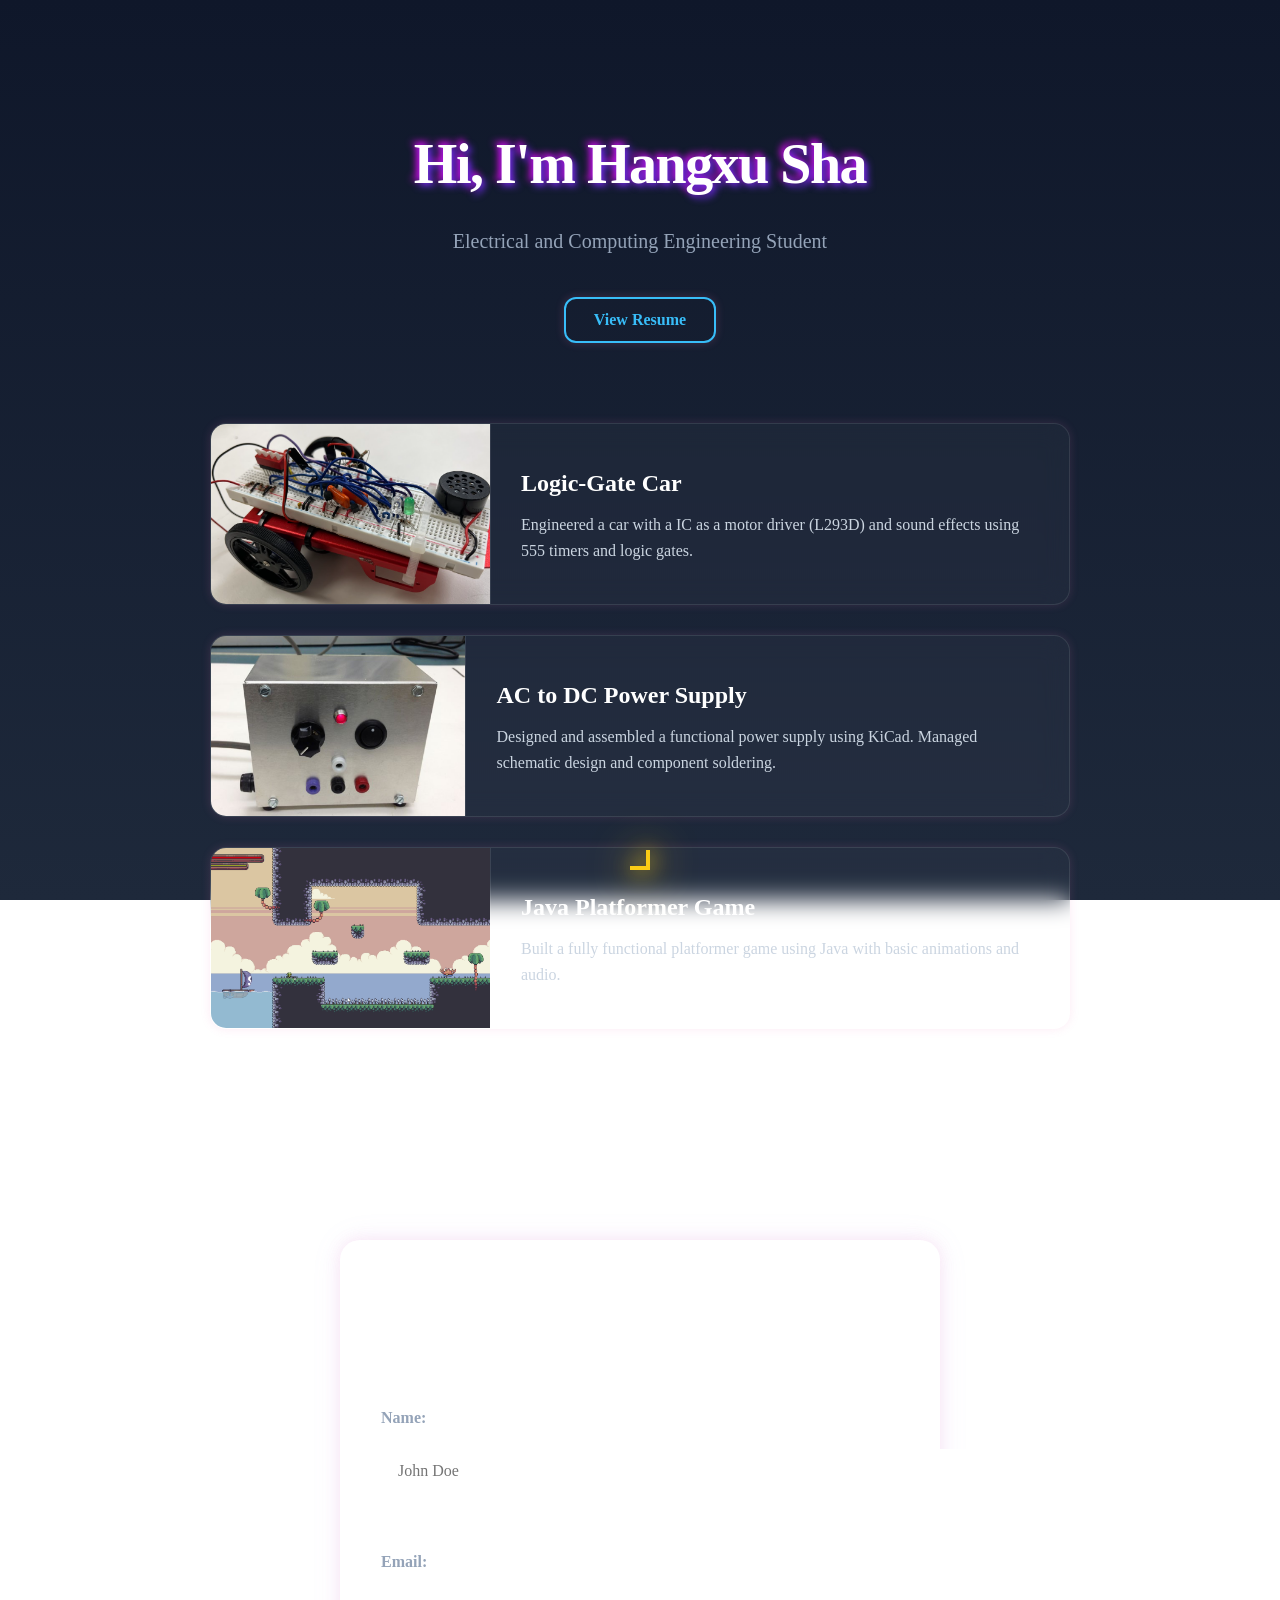
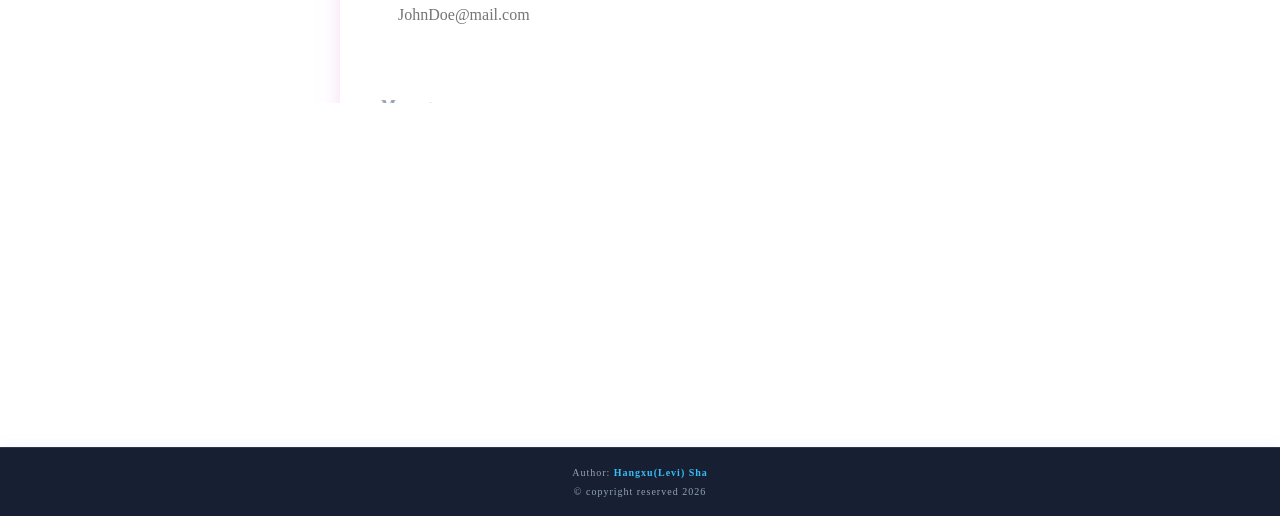
==== index.html @ 3b553497 "test" ====
<!doctype html>
<html lang="en">
  <head>
    <meta charset="UTF-8" />
    <title>Portfolio</title>
    <link rel="stylesheet" href="style.css" />
    <link rel="icon" type="image/png" href="images/favicon.png" />
  </head>
  <body>
    <header class="hero">
      <div class="hero-content">
        <h1>Hi, I'm Hangxu Sha</h1>
        <p>Electrical and Computing Engineering Student</p>
        <p id="resume"></p>
        <button onclick="showResume()" id="resumeBtn">View Resume</button>
        <script>
          let isShowing = false;

          function showResume() {
            if (isShowing) {
              document.getElementById("resume").innerHTML = "";
              document.getElementById("resumeBtn").innerHTML = "View Resume";
              isShowing = false;
            } else {
              document.getElementById("resume").innerHTML =
                '<a href="images/Hangxu_Sha_Resume.pdf" target="_blank" class="resume-link">Click Here for my Resume</a>';
              document.getElementById("resumeBtn").innerHTML = "Hide Resume";
              isShowing = true;
            }
          }
        </script>
        <div class="scroll-indicator"><span></span></div>
      </div>
    </header>

    <main class="project-container">
      <a
        href="logic-RC-car.html"
        class="project-card"
        target="_self"
        title="Click to view project details"
      >
        <img
          src="images/logicRC_Car.png"
          alt="Project One: logic gate car"
          class="project-image"
          title="The car that I built"
        />
        <div class="project-text">
          <h3>Logic-Gate Car</h3>
          <p>
            Engineered a car with a IC as a motor driver (L293D) and sound
            effects using 555 timers and logic gates.
          </p>
        </div>
      </a>

      <a
        href="power-supply.html"
        class="project-card"
        target="_self"
        title="Click to view project details"
      >
        <img
          src="images/power_supply_outside.png"
          alt="Project Two: AC to DC Power Supply"
          class="project-image"
          title="The completed power supply product"
        />
        <div class="project-text">
          <h3>AC to DC Power Supply</h3>
          <p>
            Designed and assembled a functional power supply using KiCad.
            Managed schematic design and component soldering.
          </p>
        </div>
      </a>

      <a
        href="java-game.html"
        class="project-card"
        target="_self"
        title="Click to view project details"
      >
        <img
          src="images/JavaGame.png"
          alt="Project Three: Java Platformer Game"
          class="project-image"
          title="The Java platformer game I developed"
        />
        <div class="project-text">
          <h3>Java Platformer Game</h3>
          <p>
            Built a fully functional platformer game using Java with basic
            animations and audio.
          </p>
        </div>
      </a>
    </main>

    <br />
    <br />

    <section class="contact-section">
      <h2>Contact Me</h2>
      <p>Feel free to reach out for collaborations or just a friendly chat!</p>
      <form
        id="contactForm"
        action="https://formspree.io/f/xnjwjenq"
        method="post"
      >
        <label for="name">Name:</label>
        <input
          type="text"
          id="name"
          name="name"
          placeholder="John Doe"
          required
        />
        <br />

        <label for="email">Email:</label>
        <input
          type="email"
          id="email"
          name="email"
          placeholder="JohnDoe@mail.com"
          required
        />
        <br />

        <label for="message">Message:</label>
        <textarea
          id="message"
          name="message"
          placeholder="Anything you would like to talk about!!"
          required
        ></textarea>
        <br />

        <div class="radio-group">
          <label
            ><input type="radio" name="reason" value="job" /> Potential Job
            Offer</label
          >
          <label
            ><input type="radio" name="reason" value="collab" />
            Collaboration</label
          >
          <label
            ><input type="radio" name="reason" value="networking" />
            Networking</label
          >
        </div>
        <div class="button-group">
          <input type="reset" />
          <input type="submit" />
        </div>
      </form>

      <p
        id="thankYou"
        style="
          display: none;
          color: #38bdf8;
          text-align: center;
          margin-top: 15px;
        "
      >
        Thanks for reaching out! I'll get back to you soon.
      </p>

      <script>
        document
          .getElementById("contactForm")
          .addEventListener("submit", function (e) {
            e.preventDefault();
            fetch(this.action, { method: "POST", body: new FormData(this) });
            this.reset();
            document.getElementById("thankYou").style.display = "block";
            setTimeout(function () {
              document.getElementById("thankYou").style.display = "none";
            }, 30000);
          });
      </script>
    </section>

    <footer>
      <small>Author: <span>Hangxu(Levi) Sha</span> </small><br />
      <small>&copy; copyright reserved 2026 </small><br />
    </footer>

    <!--arrow fades when it reaches the bottom of the page, -->
    <script>
      window.addEventListener("scroll", function () {
        const downArrow = document.querySelector(".scroll-indicator");
        const upArrow = document.querySelector(".scroll-top");
        const scrollTop = window.scrollY;
        const windowHeight = window.innerHeight;
        const fullHeight = document.documentElement.scrollHeight;

        if (scrollTop + windowHeight >= fullHeight - 50) {
          downArrow.style.opacity = "0";
          upArrow.style.opacity = "1";
        } else {
          downArrow.style.opacity = "1";
          upArrow.style.opacity = "0";
        }
      });
    </script>

    <div
      class="scroll-top"
      onclick="window.scrollTo({ top: 0, behavior: 'smooth' })"
    >
      <span></span>
    </div>
  </body>
</html>
---- style.css ----
* {
  box-sizing: border-box;
}

body {
  font-family: "Times New Roman", serif;
  margin: 0;
  padding: 0;
  background: linear-gradient(180deg, #0f172a 0%, #1e293b 100%);
  background-attachment: fixed;
  color: #ffffff;
  line-height: 1.6;
  min-height: 100vh;
}

.hero {
  padding: 120px 20px 80px 20px;
  text-align: center;
  display: flex;
  flex-direction: column;
  align-items: center;
}

.hero-content {
  background: transparent;
  padding: 0;
  margin: 0;
}

.hero-content h1 {
  font-size: 3.5rem;
  text-shadow: 3px 3px 7px rgb(108, 43, 230), -3px -3px 7px hsl(295, 91%, 48%);
  margin: 0;
  font-weight: 700;
  letter-spacing: -1.5px;
  color: #ffffff;
}

.hero-content p {
  font-size: 1.25rem;
  color: #94a3b8;
  margin-top: 15px;
  max-width: 600px;
}

.project-container {
  max-width: 900px;
  margin: 0 auto 100px auto;
  padding: 0 20px;
}

.project-card {
  display: flex;
  align-items: center;
  background: rgba(255, 255, 255, 0.03);
  backdrop-filter: blur(12px);
  -webkit-backdrop-filter: blur(12px);
  border: 1px solid rgba(255, 255, 255, 0.1);
  border-radius: 16px;
  margin-bottom: 30px;
  overflow: hidden;
  text-decoration: none;
  color: inherit;
  transition: all 0.3s ease;
  box-shadow: 0 0 10px rgba(244, 114, 182, 0.15);
}

.project-card:hover {
  transform: translateY(-5px);
  border-color: #38bdf8;
  background: rgba(255, 255, 255, 0.07);
  box-shadow: 0 0 20px rgba(167, 139, 250, 0.3);
}

.project-image {
  width: 280px;
  height: 180px;
  object-fit: cover;
  border-right: 1px solid rgba(255, 255, 255, 0.1);
}

.project-text {
  padding: 30px;
}

.project-text h3 {
  margin: 0 0 10px 0;
  font-size: 1.5rem;
  color: #ffffff;
}

.project-text p {
  color: #cbd5e1;
  margin: 0;
}

.detail-container {
  max-width: 800px;
  margin: 60px auto;
  padding: 40px;
  background: rgba(255, 255, 255, 0.03);
  backdrop-filter: blur(12px);
  border: 1px solid rgba(255, 255, 255, 0.1);
  border-radius: 20px;
  box-shadow: 0 0 15px rgba(244, 114, 182, 0.15), 0 0 30px rgba(167, 139, 250, 0.1);
}

.back-btn {
  display: inline-block;
  color: #38bdf8;
  text-decoration: none;
  font-weight: 600;
  margin-bottom: 25px;
}

.full-img {
  width: 100%;
  border-radius: 12px;
  margin: 20px 0;
  border: 1px solid rgba(255, 255, 255, 0.1);
  box-shadow: 0 0 12px rgba(167, 139, 250, 0.2);
}

strong {
  color: #38bdf8;
}

@media (max-width: 768px) {
  .project-card {
    flex-direction: column;
  }
  .project-image {
    width: 100%;
    height: 200px;
    border-right: none;
    border-bottom: 1px solid rgba(255, 255, 255, 0.1);
  }
  .hero-content h1 {
    font-size: 2.5rem;
  }
}

#resumeBtn {
  margin-top: 20px;
  padding: 12px 28px;
  background: transparent;
  color: #38bdf8;
  border: 2px solid #38bdf8;
  border-radius: 12px;
  font-family: "Times New Roman", serif;
  font-size: 1rem;
  font-weight: 600;
  cursor: pointer;
  transition: all 0.3s ease;
  box-shadow: 0 0 10px rgba(244, 114, 182, 0.2);
}

#resumeBtn:hover {
  background: #38bdf8;
  color: #0f172a;
  transform: translateY(-3px);
  box-shadow: 0 0 15px rgba(167, 139, 250, 0.3);
}

.resume-link {
  color: #94a3b8;
  font-family: "Times New Roman", serif;
  font-weight: 600;
  text-decoration: none;
  transition: all 0.3s ease;
}

.resume-link:hover {
  color: #38bdf8;
  text-decoration: underline;
}

.centered {
  text-align: center;
}

.contact-section {
  max-width: 600px;
  margin: 60px auto;
  padding: 40px;
  background: rgba(255, 255, 255, 0.03);
  backdrop-filter: blur(12px);
  border: 1px solid rgba(255, 255, 255, 0.1);
  border-radius: 20px;
  text-align: center;
  box-shadow: 0 0 15px rgba(244, 114, 182, 0.15), 0 0 30px rgba(167, 139, 250, 0.1);
}

.contact-section form {
  display: flex;
  flex-direction: column;
  gap: 15px;
  margin-top: 20px;
  text-align: left;
}

.contact-section label {
  color: #94a3b8;
  font-weight: 600;
  margin-bottom: 4px;
}

.contact-section input,
.contact-section textarea {
  background: rgba(255, 255, 255, 0.05);
  border: 1px solid rgba(255, 255, 255, 0.1);
  border-radius: 10px;
  padding: 12px 16px;
  color: #ffffff;
  font-family: "Times New Roman", serif;
  font-size: 1rem;
  outline: none;
  transition: all 0.3s ease;
  width: 100%;
}

.contact-section input:focus,
.contact-section textarea:focus {
  border-color: #38bdf8;
  box-shadow: 0 0 8px rgba(244, 114, 182, 0.2);
}

.contact-section input[type="submit"] {
  background: transparent;
  color: #38bdf8;
  border: 2px solid #38bdf8;
  border-radius: 12px;
  padding: 12px 28px;
  font-family: "Times New Roman", serif;
  font-size: 1rem;
  font-weight: 600;
  cursor: pointer;
  transition: all 0.3s ease;
  width: auto;
  margin: 0 auto;
  box-shadow: 0 0 10px rgba(244, 114, 182, 0.2);
}

.contact-section input[type="submit"]:hover {
  background: #38bdf8;
  color: #0f172a;
  transform: translateY(-3px);
  box-shadow: 0 0 15px rgba(167, 139, 250, 0.3);
}

.contact-section input[type="reset"] {
  background: transparent;
  color: #38bdf8;
  border: 2px solid #38bdf8;
  border-radius: 12px;
  padding: 12px 28px;
  font-family: "Times New Roman", serif;
  font-size: 1rem;
  font-weight: 600;
  cursor: pointer;
  transition: all 0.3s ease;
  width: auto;
  margin: 0 auto;
  box-shadow: 0 0 10px rgba(167, 139, 250, 0.2);
}

.contact-section input[type="reset"]:hover {
  background: #38bdf8;
  color: #0f172a;
  transform: translateY(-3px);
  box-shadow: 0 0 15px rgba(244, 114, 182, 0.3);
}

.button-group {
  display: flex;
  gap: 10px;
  justify-content: center;
}

.radio-group {
  display: flex;
  gap: 20px;
  justify-content: center;
  flex-wrap: wrap;
}

.radio-group label {
  display: flex;
  align-items: center;
  gap: 6px;
  color: #94a3b8;
  cursor: pointer;
}

.radio-group input[type="radio"] {
  accent-color: #38bdf8;
  width: 16px;
  height: 16px;
}

footer {
  text-align: center;
  padding: 15px 20px;
  margin-top: 60px;
  border-top: 1px solid rgba(255, 255, 255, 0.1);
  color: #94a3b8;
  font-family: "Times New Roman", serif;
  font-size: 0.75rem;
  letter-spacing: 1px;
  background: #162032;
  box-shadow: 0 0 15px rgba(167, 139, 250, 0.1);
}

footer span {
  color: #38bdf8;
  font-weight: 600;
}

@keyframes bounce {
  0%, 20%, 50%, 80%, 100% {
    transform: translateY(0) rotate(45deg);
    opacity: 0.3;
  }
  40% {
    transform: translateY(15px) rotate(45deg);
    opacity: 1;
  }
  60% {
    transform: translateY(7px) rotate(45deg);
    opacity: 0.8;
  }
}
.scroll-indicator {
    position: fixed;
    bottom: 30px;
    left: 50%;
    transform: translateX(-50%);
    display: flex;
    justify-content: center;
    z-index: 10;
    transition: opacity 0.5s ease;
}
.scroll-indicator span {
    width: 20px;
    height: 20px;
   border-bottom: 4px solid #facc15;
border-right: 4px solid #facc15;
filter: drop-shadow(0 0 10px #facc15) drop-shadow(0 0 20px #facc15);
    animation: bounce 2s infinite;
    cursor: pointer;
}
.scroll-top {
    position: fixed;
    top: 30px;
    left: 50%;
    transform: translateX(-50%) rotate(225deg);
    display: flex;
    justify-content: center;
    z-index: 10;
    opacity: 0;
    transition: opacity 0.5s ease;
    cursor: pointer;
}

.scroll-top span {
    width: 20px;
    height: 20px;
    border-bottom: 3px solid #facc15;
    border-right: 3px solid #facc15;
}
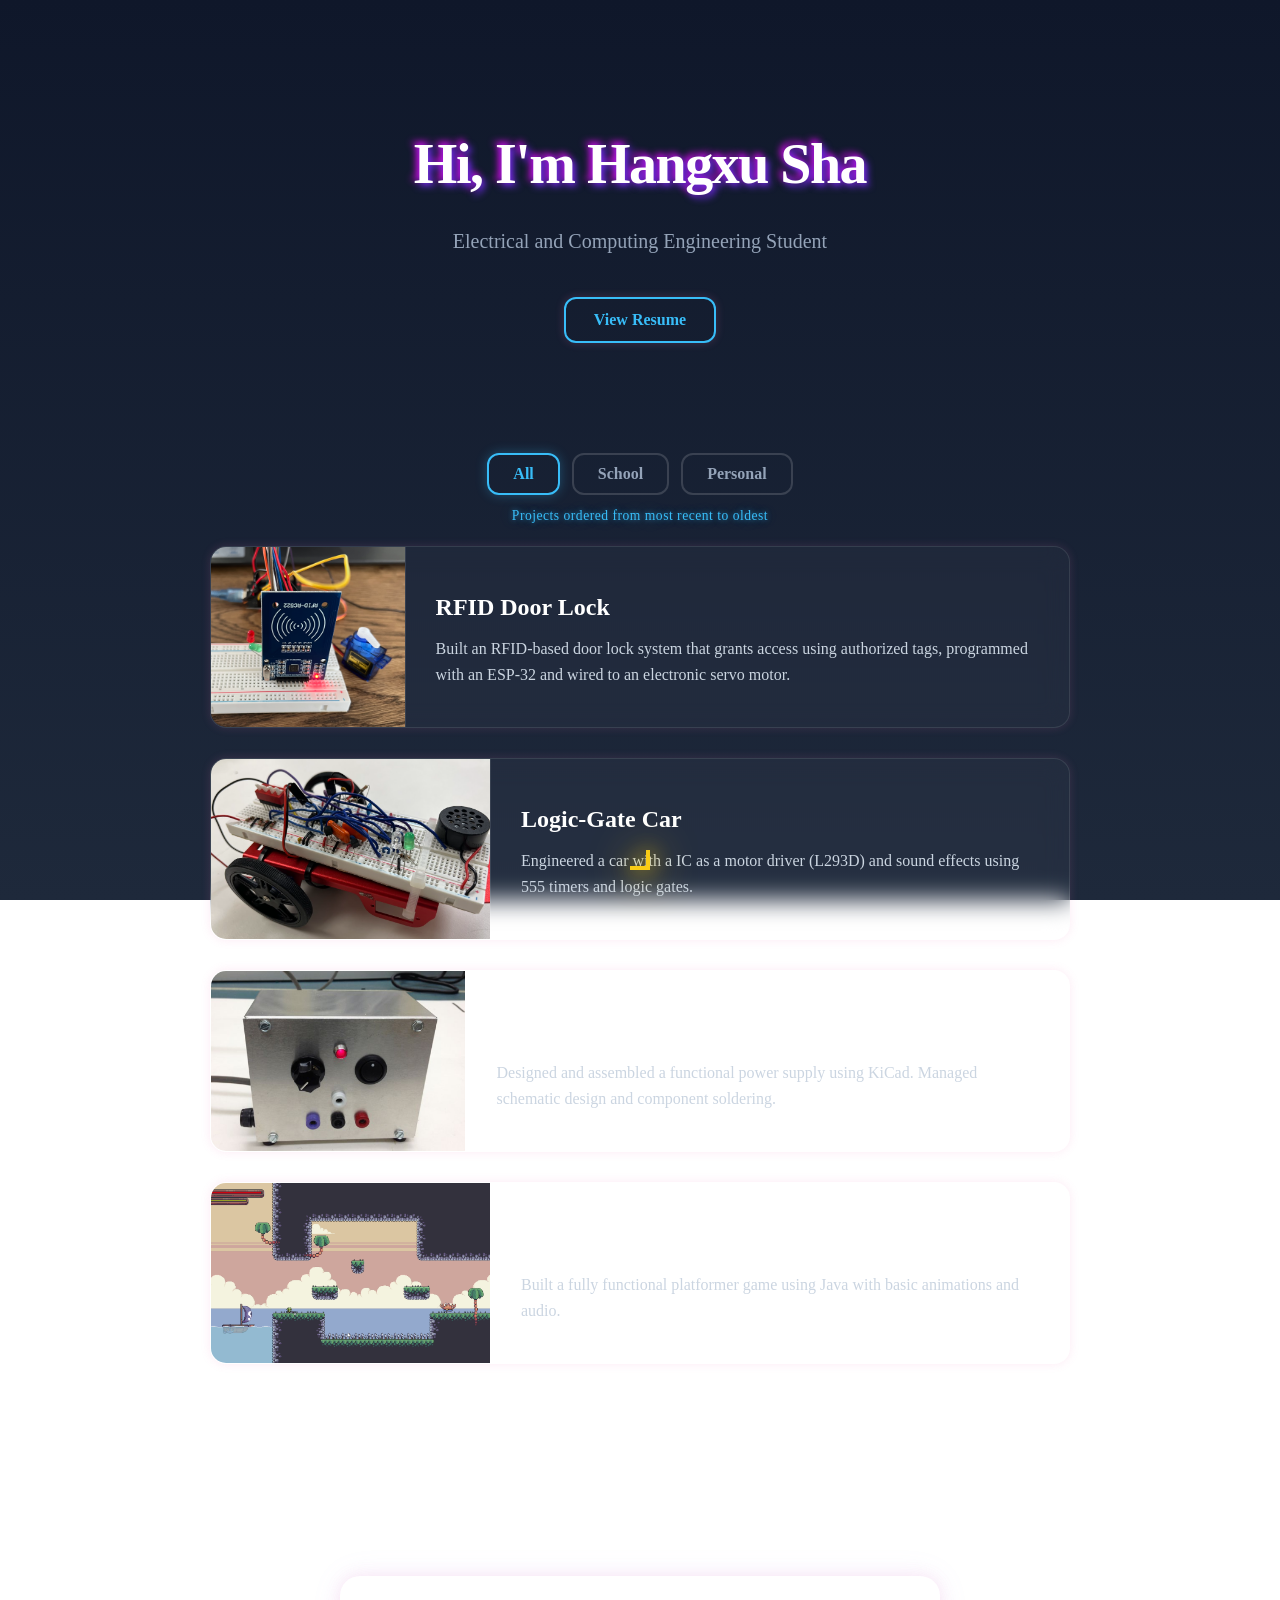
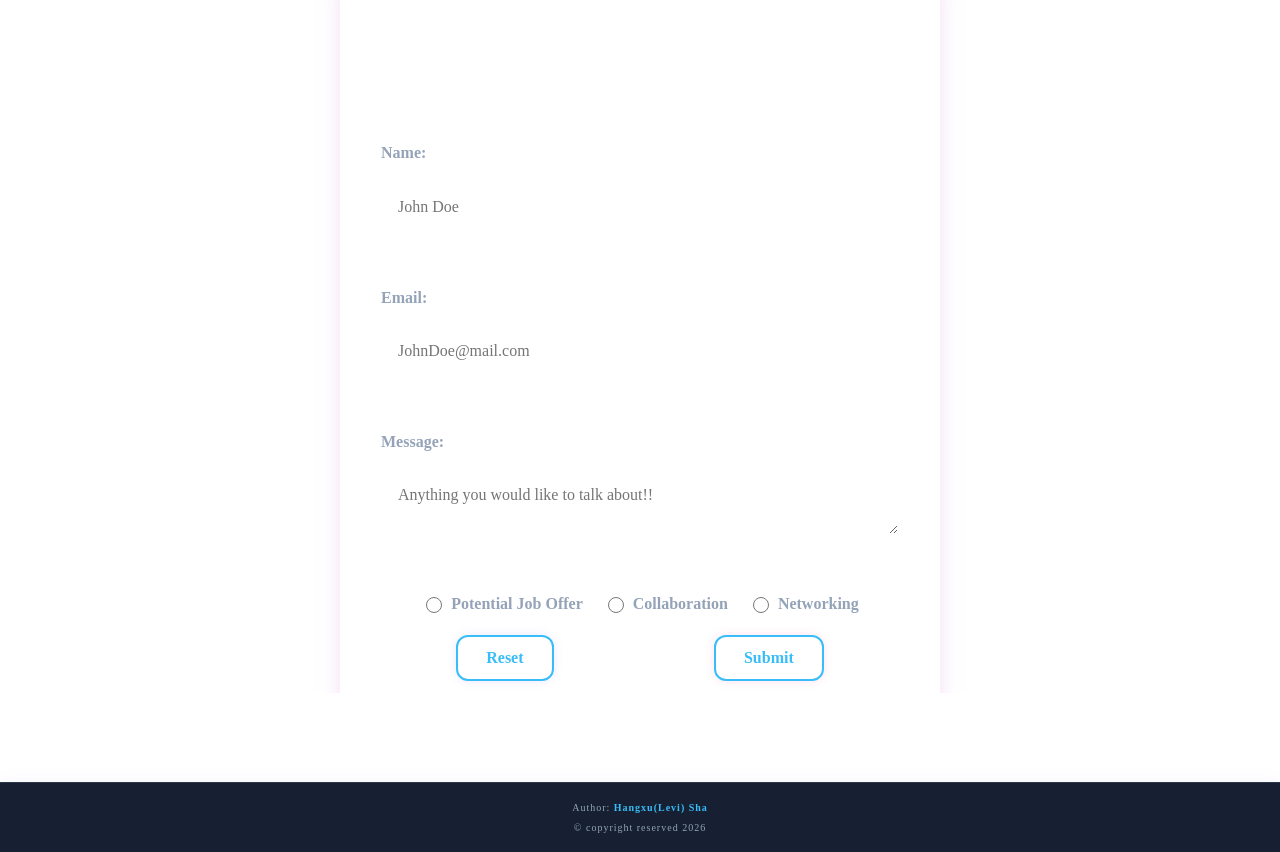
==== commit e5314b34: "added the rfid stuff" ====
--- a/index.html
+++ b/index.html
@@ -32,13 +32,64 @@
         <div class="scroll-indicator"><span></span></div>
       </div>
     </header>
+<div class="filter-buttons-container">
+  <div class="filter-buttons">
+    <button class="filter-btn active" onclick="filter('all', this)">All</button>
+    <button class="filter-btn" onclick="filter('school', this)">School</button>
+    <button class="filter-btn" onclick="filter('personal', this)">Personal</button>
+  </div>
+  <p class="sort-note">Projects ordered from most recent to oldest</p>
+</div>
+
+<script>
+  function filter(category, element) {
+    // 1. Handle filtering logic
+    const cards = document.querySelectorAll('.project-card');
+    cards.forEach(card => {
+      if (category === 'all' || card.dataset.category === category) {
+        card.style.display = 'flex';
+      } else {
+        card.style.display = 'none';
+      }
+    });
+
+    // 2. Handle visual button active states
+    const buttons = document.querySelectorAll('.filter-btn');
+    buttons.forEach(btn => btn.classList.remove('active'));
+    element.classList.add('active');
+  }
+</script>
 
     <main class="project-container">
       <a
+        href="rfid-door.html"
+        class="project-card"
+        target="_self"
+        title="Click to view project details"
+        data-category="personal"
+      >
+  <img
+    src="images/rfid_door.png"
+    alt="Project: RFID Door Lock"
+    class="project-image"
+    title="The RFID door lock I built"
+  />
+  <div class="project-text">
+    <h3>RFID Door Lock</h3>
+    <p>
+      Built an RFID-based door lock system that grants access using
+      authorized tags, programmed with an ESP-32 and wired to an
+      electronic servo motor.
+    </p>
+  </div>
+</a>
+
+      <a
         href="logic-RC-car.html"
         class="project-card"
         target="_self"
         title="Click to view project details"
+        data-category="school"
       >
         <img
           src="images/logicRC_Car.png"
@@ -55,11 +106,13 @@
         </div>
       </a>
 
+
       <a
         href="power-supply.html"
         class="project-card"
         target="_self"
         title="Click to view project details"
+        data-category="school"
       >
         <img
           src="images/power_supply_outside.png"
@@ -81,6 +134,7 @@
         class="project-card"
         target="_self"
         title="Click to view project details"
+        data-category="school"
       >
         <img
           src="images/JavaGame.png"
--- a/style.css
+++ b/style.css
@@ -41,6 +41,46 @@
   color: #94a3b8;
   margin-top: 15px;
   max-width: 600px;
+}
+
+.filter-buttons {
+  display: flex;
+  gap: 12px;
+  justify-content: center;
+  margin-top: 30px;
+}
+
+.filter-btn {
+  padding: 10px 24px;
+  background: transparent;
+  color: #94a3b8;
+  border: 2px solid rgba(255, 255, 255, 0.15);
+  border-radius: 12px;
+  font-family: "Times New Roman", serif;
+  font-size: 1rem;
+  font-weight: 600;
+  cursor: pointer;
+  transition: all 0.3s ease;
+}
+
+.filter-btn:hover {
+  border-color: #38bdf8;
+  color: #38bdf8;
+  box-shadow: 0 0 10px rgba(56, 189, 248, 0.2);
+}
+
+.filter-btn.active {
+  background: transparent;
+  color: #38bdf8;
+  border-color: #38bdf8;
+  box-shadow: 0 0 12px rgba(56, 189, 248, 0.3);
+}
+
+.sort-note {
+  font-size: 0.85rem !important;
+  color: #475569 !important;
+  margin-top: 12px !important;
+  letter-spacing: 0.5px;
 }
 
 .project-container {
@@ -107,10 +147,18 @@
 
 .back-btn {
   display: inline-block;
-  color: #38bdf8;
+  color: hsl(198, 93%, 60%);
   text-decoration: none;
   font-weight: 600;
   margin-bottom: 25px;
+}
+
+.back-btn:hover {
+  color: hsl(198, 93%, 80%);
+  transform: translateY(-2px);
+
+   text-shadow: 0 0 5px rgba(56, 189, 248, 0.6), 
+               0 0 15px rgba(56, 189, 248, 0.3);
 }
 
 .full-img {
@@ -137,6 +185,9 @@
   }
   .hero-content h1 {
     font-size: 2.5rem;
+  }
+  .filter-buttons {
+    flex-wrap: wrap;
   }
 }
 
@@ -330,41 +381,95 @@
     opacity: 0.8;
   }
 }
+
 .scroll-indicator {
-    position: fixed;
-    bottom: 30px;
-    left: 50%;
-    transform: translateX(-50%);
-    display: flex;
-    justify-content: center;
-    z-index: 10;
-    transition: opacity 0.5s ease;
-}
+  position: fixed;
+  bottom: 30px;
+  left: 50%;
+  transform: translateX(-50%);
+  display: flex;
+  justify-content: center;
+  z-index: 10;
+  transition: opacity 0.5s ease;
+}
+
 .scroll-indicator span {
-    width: 20px;
-    height: 20px;
-   border-bottom: 4px solid #facc15;
-border-right: 4px solid #facc15;
-filter: drop-shadow(0 0 10px #facc15) drop-shadow(0 0 20px #facc15);
-    animation: bounce 2s infinite;
-    cursor: pointer;
-}
+  width: 20px;
+  height: 20px;
+  border-bottom: 4px solid #facc15;
+  border-right: 4px solid #facc15;
+  filter: drop-shadow(0 0 10px #facc15) drop-shadow(0 0 20px #facc15);
+  animation: bounce 2s infinite;
+  cursor: pointer;
+}
+
 .scroll-top {
-    position: fixed;
-    top: 30px;
-    left: 50%;
-    transform: translateX(-50%) rotate(225deg);
-    display: flex;
-    justify-content: center;
-    z-index: 10;
-    opacity: 0;
-    transition: opacity 0.5s ease;
-    cursor: pointer;
+  position: fixed;
+  top: 30px;
+  left: 50%;
+  transform: translateX(-50%) rotate(225deg);
+  display: flex;
+  justify-content: center;
+  z-index: 10;
+  opacity: 0;
+  transition: opacity 0.5s ease;
+  cursor: pointer;
 }
 
 .scroll-top span {
-    width: 20px;
-    height: 20px;
-    border-bottom: 3px solid #facc15;
-    border-right: 3px solid #facc15;
+  width: 20px;
+  height: 20px;
+  border-bottom: 3px solid #facc15;
+  border-right: 3px solid #facc15;
+}
+
+.filter-buttons-container {
+  text-align: center;
+  margin-top: 30px;
+  margin-bottom: 20px;
+}
+
+.filter-buttons {
+  display: flex;
+  gap: 12px;
+  justify-content: center;
+  margin-bottom: 10px; /* Space between buttons and your timeline text */
+}
+
+/* Rest of your existing filter-btn styles remain identical */
+.filter-btn {
+  padding: 10px 24px;
+  background: transparent;
+  color: #94a3b8;
+  border: 2px solid rgba(255, 255, 255, 0.15);
+  border-radius: 12px;
+  font-family: "Times New Roman", serif;
+  font-size: 1rem;
+  font-weight: 600;
+  cursor: pointer;
+  transition: all 0.3s ease;
+}
+
+.filter-btn:hover {
+  border-color: #38bdf8;
+  color: #38bdf8;
+  box-shadow: 0 0 10px rgba(56, 189, 248, 0.2);
+}
+
+.filter-btn.active {
+  background: transparent;
+  color: #38bdf8;
+  border-color: #38bdf8;
+  box-shadow: 0 0 12px rgba(56, 189, 248, 0.3);
+}
+
+.sort-note {
+  font-size: 0.85rem !important;
+  color: #38bdf8 !important; /* Changes the text color to your neon blue */
+  margin: 0 !important;
+  letter-spacing: 0.5px;
+  
+  /* Adds the neon glow effect using layers of blur */
+  text-shadow: 0 0 5px rgba(56, 189, 248, 0.6), 
+               0 0 15px rgba(56, 189, 248, 0.3);
 }
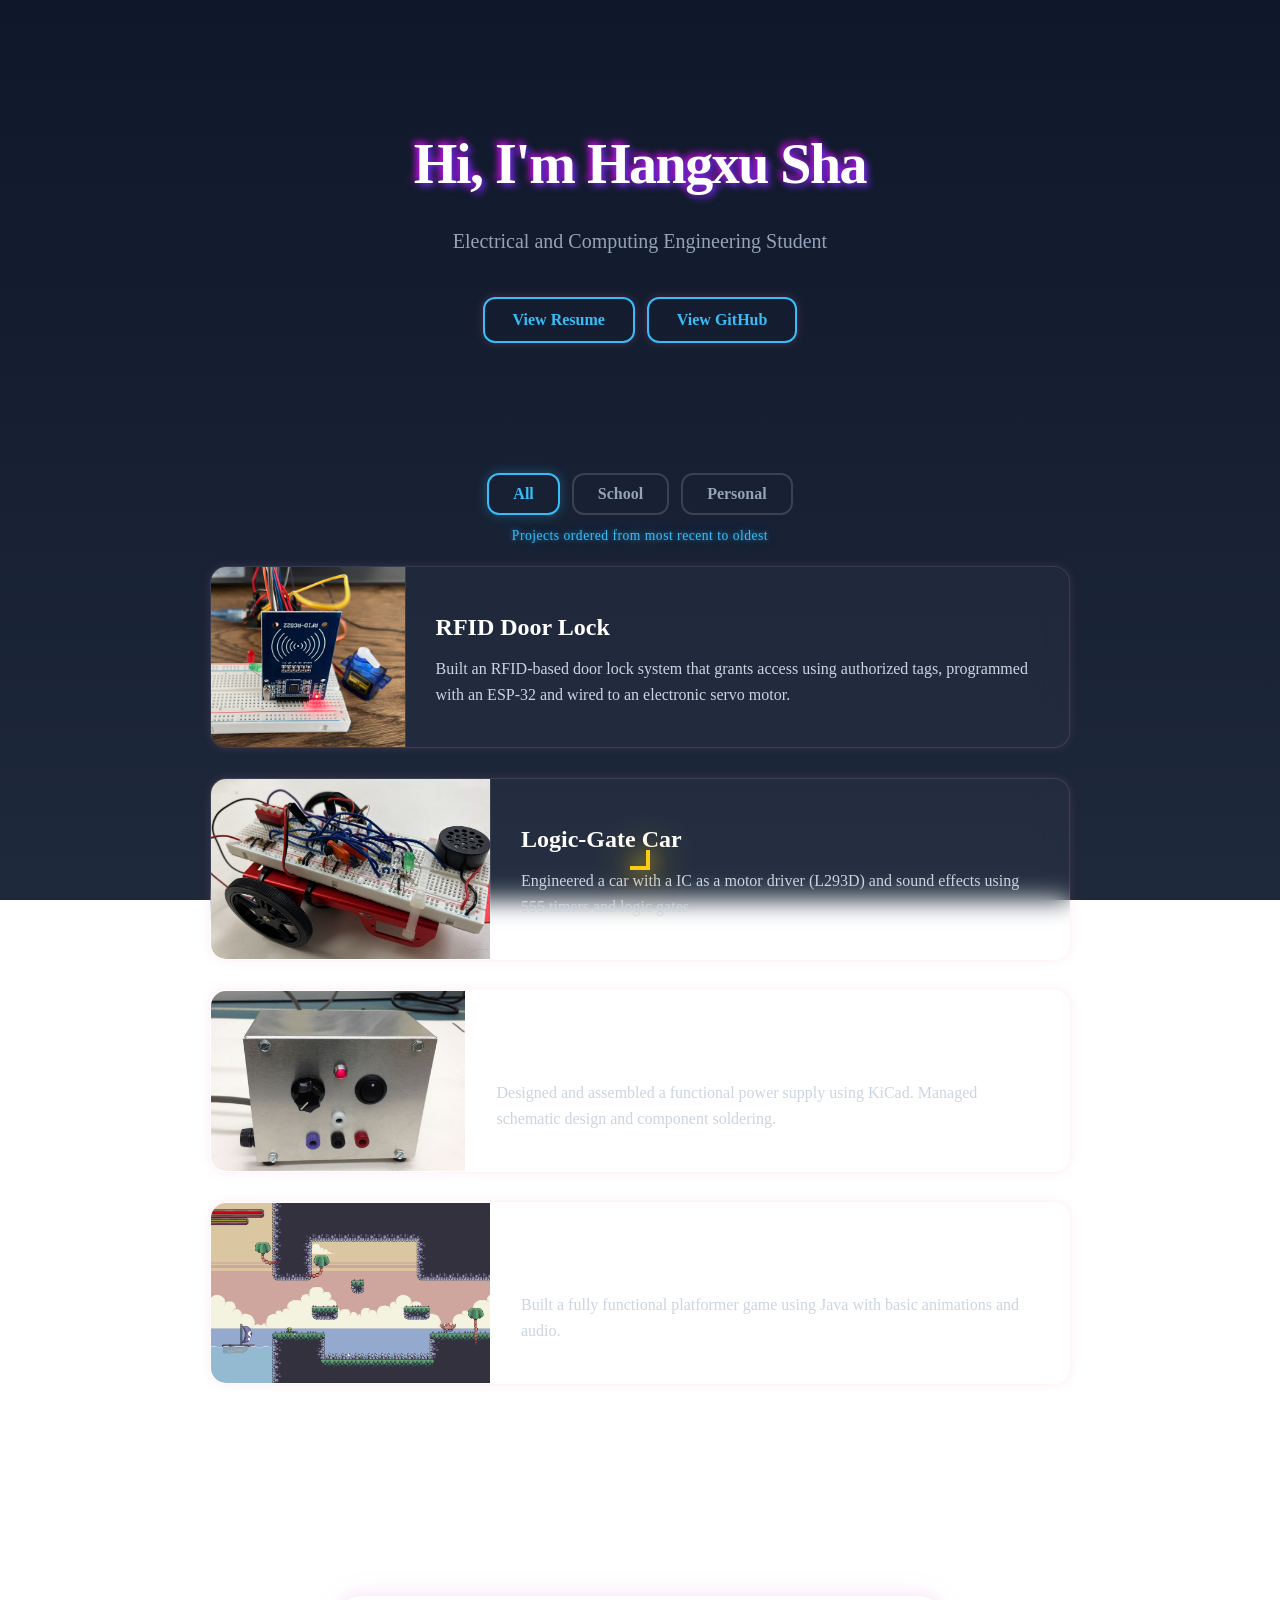
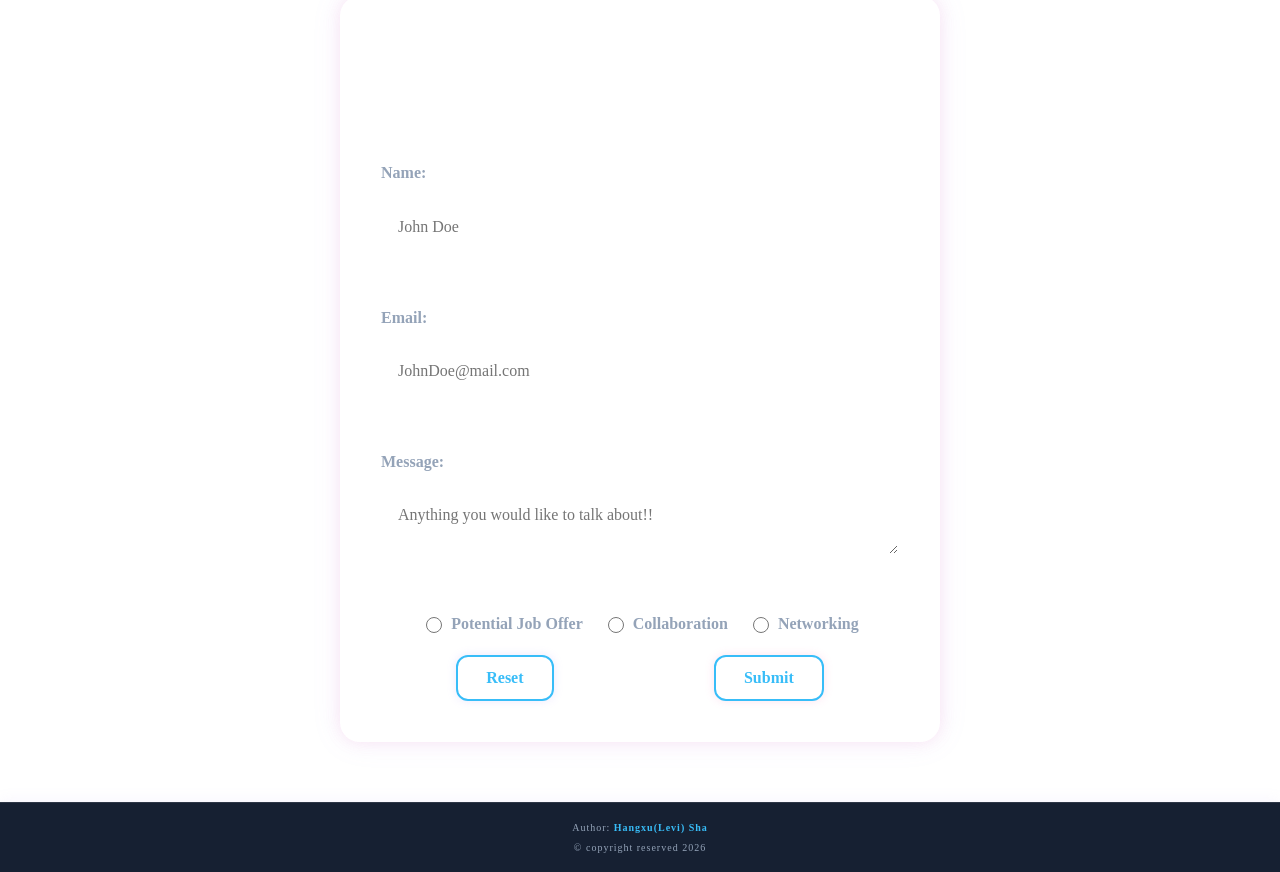
==== commit 20a22f71: "added github" ====
--- a/index.html
+++ b/index.html
@@ -11,24 +11,43 @@
       <div class="hero-content">
         <h1>Hi, I'm Hangxu Sha</h1>
         <p>Electrical and Computing Engineering Student</p>
+        <!-- Replace your existing button and resume paragraph with this -->
         <p id="resume"></p>
-        <button onclick="showResume()" id="resumeBtn">View Resume</button>
+        <div style="display: flex; gap: 12px; justify-content: center; flex-wrap: wrap;">
+  <button onclick="showResume()" id="resumeBtn">View Resume</button>
+  <button onclick="showGithub()" id="githubBtn">View GitHub</button>
+</div>
+<p id="github"></p>
         <script>
-          let isShowing = false;
-
-          function showResume() {
-            if (isShowing) {
-              document.getElementById("resume").innerHTML = "";
-              document.getElementById("resumeBtn").innerHTML = "View Resume";
-              isShowing = false;
-            } else {
-              document.getElementById("resume").innerHTML =
-                '<a href="images/Hangxu_Sha_Resume.pdf" target="_blank" class="resume-link">Click Here for my Resume</a>';
-              document.getElementById("resumeBtn").innerHTML = "Hide Resume";
-              isShowing = true;
-            }
-          }
-        </script>
+  let isShowingResume = false;
+  let isShowingGithub = false;
+
+  function showResume() {
+    if (isShowingResume) {
+      document.getElementById("resume").innerHTML = "";
+      document.getElementById("resumeBtn").innerHTML = "View Resume";
+      isShowingResume = false;
+    } else {
+      document.getElementById("resume").innerHTML =
+        '<a href="images/Hangxu_Sha_Resume.pdf" target="_blank" class="resume-link">Click Here for my Resume</a>';
+      document.getElementById("resumeBtn").innerHTML = "Hide Resume";
+      isShowingResume = true;
+    }
+  }
+
+  function showGithub() {
+    if (isShowingGithub) {
+      document.getElementById("github").innerHTML = "";
+      document.getElementById("githubBtn").innerHTML = "View GitHub";
+      isShowingGithub = false;
+    } else {
+      document.getElementById("github").innerHTML =
+        '<a href="https://github.com/Vayadris" target="_blank" class="resume-link">Click Here for my GitHub</a>';
+      document.getElementById("githubBtn").innerHTML = "Hide GitHub";
+      isShowingGithub = true;
+    }
+  }
+</script>
         <div class="scroll-indicator"><span></span></div>
       </div>
     </header>
--- a/style.css
+++ b/style.css
@@ -191,7 +191,7 @@
   }
 }
 
-#resumeBtn {
+#resumeBtn, #githubBtn {
   margin-top: 20px;
   padding: 12px 28px;
   background: transparent;
@@ -206,7 +206,7 @@
   box-shadow: 0 0 10px rgba(244, 114, 182, 0.2);
 }
 
-#resumeBtn:hover {
+#resumeBtn:hover, #githubBtn:hover {
   background: #38bdf8;
   color: #0f172a;
   transform: translateY(-3px);
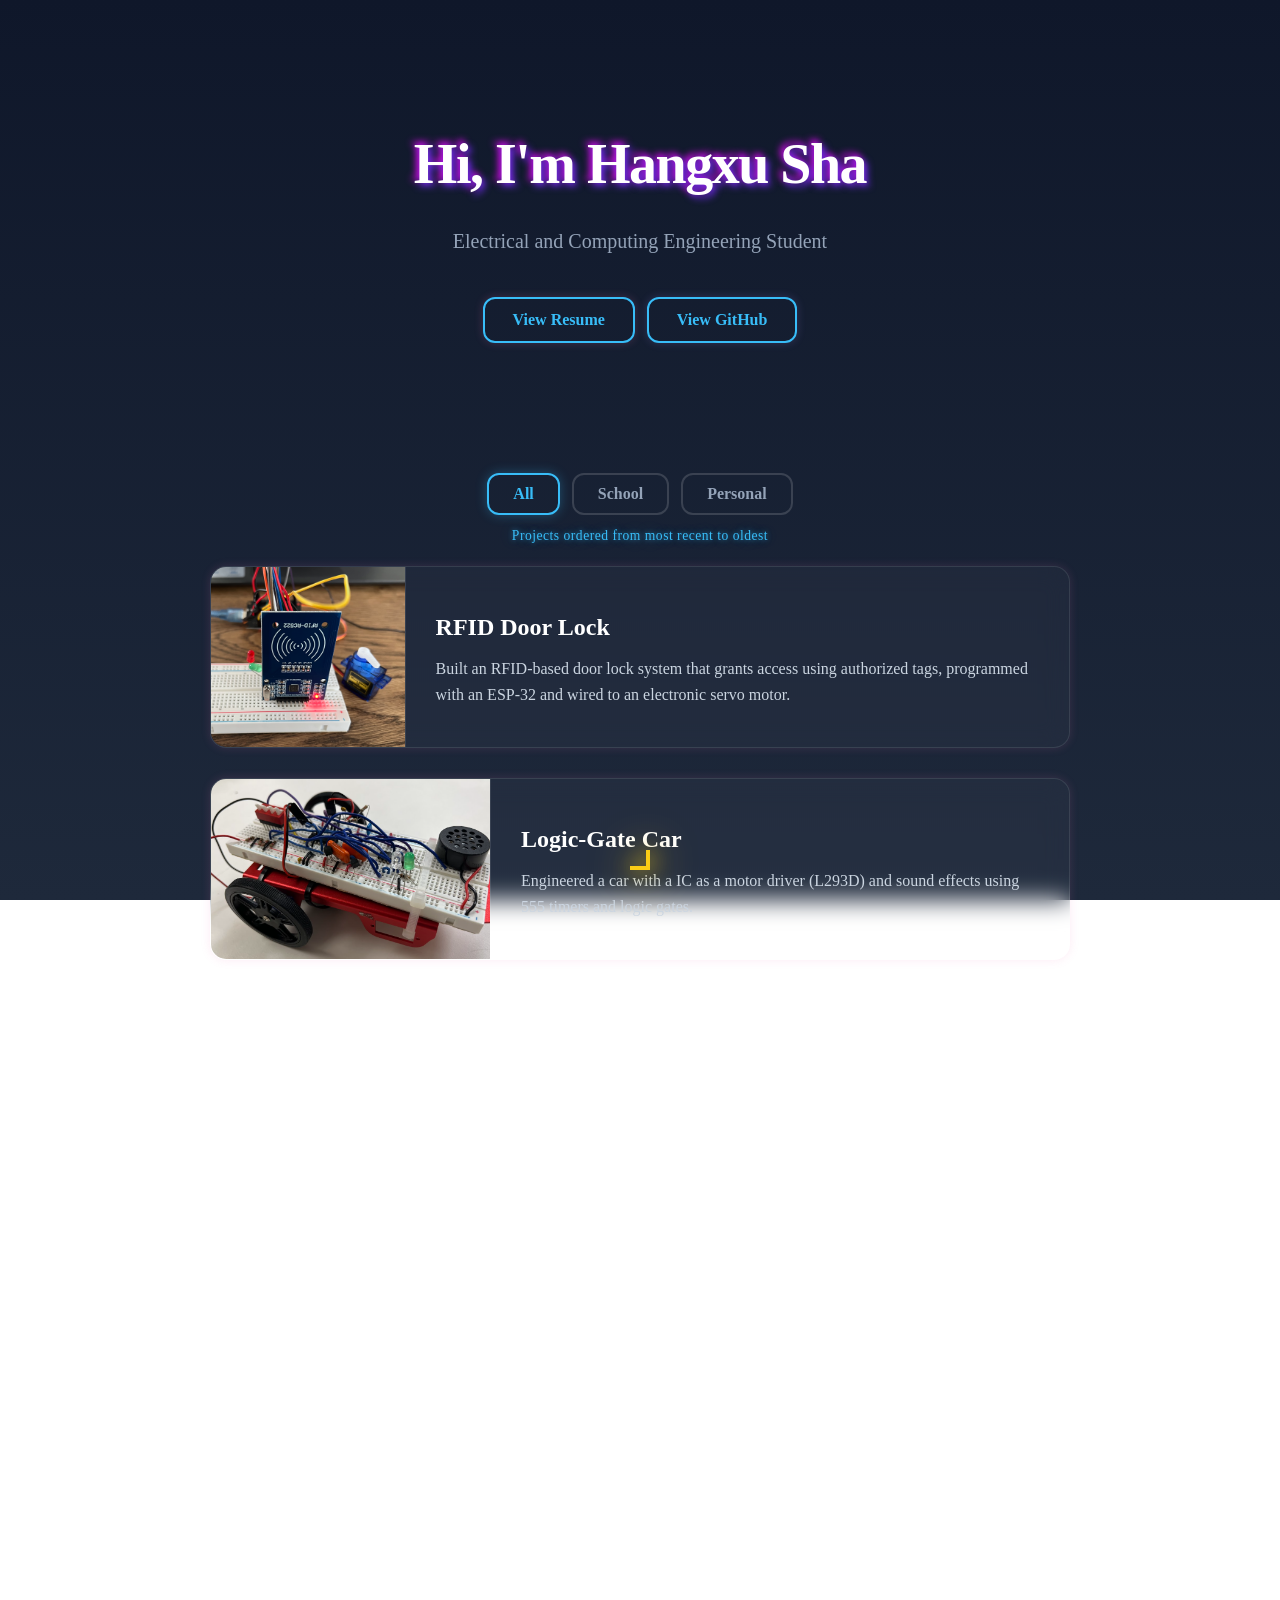
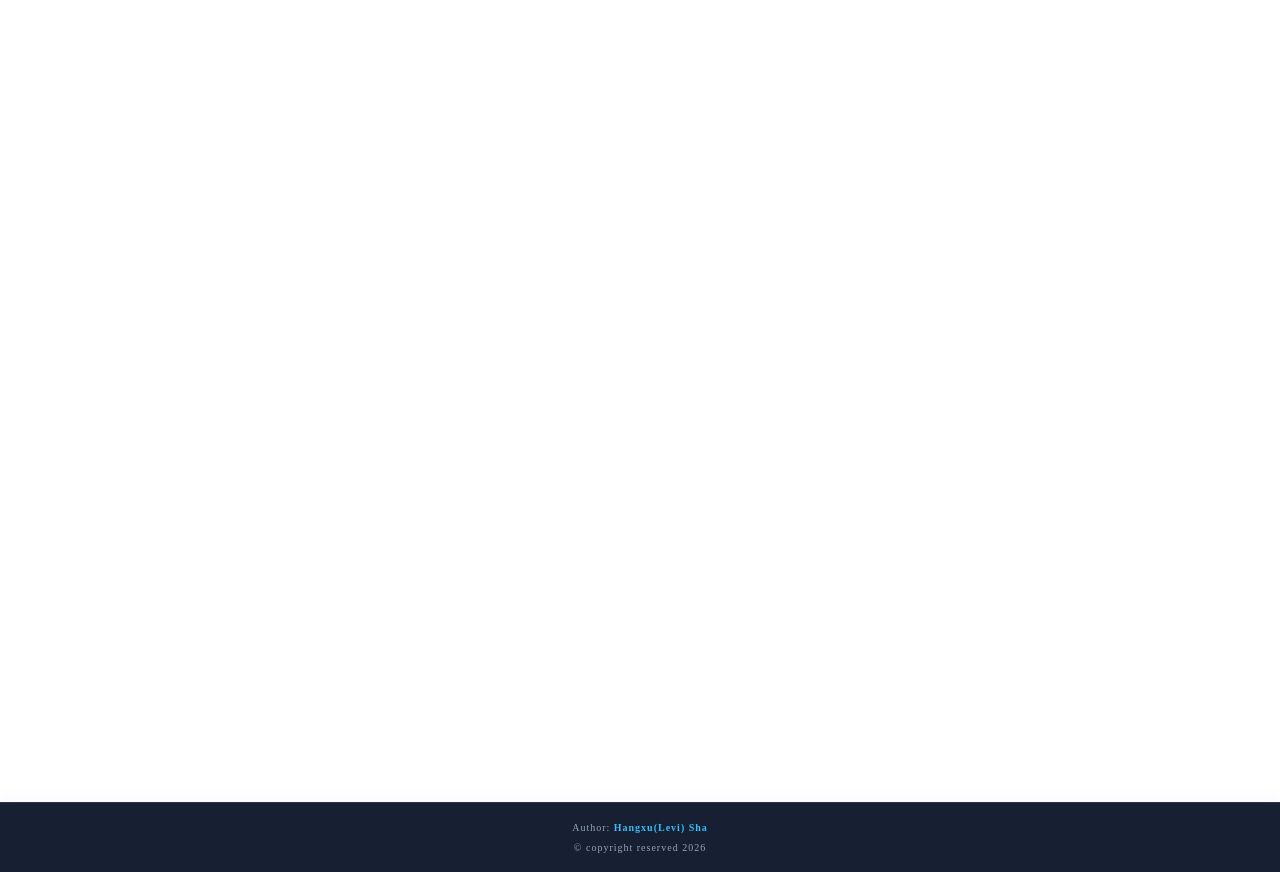
==== commit b531583c: "formatting and maybe fix?" ====
--- a/index.html
+++ b/index.html
@@ -3,7 +3,7 @@
   <head>
     <meta charset="UTF-8" />
     <title>Portfolio</title>
-    <link rel="stylesheet" href="style.css" />
+    <link rel="stylesheet" href="style.css?v=2" />
     <link rel="icon" type="image/png" href="images/favicon.png" />
   </head>
   <body>
@@ -13,71 +13,84 @@
         <p>Electrical and Computing Engineering Student</p>
         <!-- Replace your existing button and resume paragraph with this -->
         <p id="resume"></p>
-        <div style="display: flex; gap: 12px; justify-content: center; flex-wrap: wrap;">
-  <button onclick="showResume()" id="resumeBtn">View Resume</button>
-  <button onclick="showGithub()" id="githubBtn">View GitHub</button>
-</div>
-<p id="github"></p>
+        <div
+          style="
+            display: flex;
+            gap: 12px;
+            justify-content: center;
+            flex-wrap: wrap;
+          "
+        >
+          <button onclick="showResume()" id="resumeBtn">View Resume</button>
+          <button onclick="showGithub()" id="githubBtn">View GitHub</button>
+        </div>
+        <p id="github"></p>
         <script>
-  let isShowingResume = false;
-  let isShowingGithub = false;
-
-  function showResume() {
-    if (isShowingResume) {
-      document.getElementById("resume").innerHTML = "";
-      document.getElementById("resumeBtn").innerHTML = "View Resume";
-      isShowingResume = false;
-    } else {
-      document.getElementById("resume").innerHTML =
-        '<a href="images/Hangxu_Sha_Resume.pdf" target="_blank" class="resume-link">Click Here for my Resume</a>';
-      document.getElementById("resumeBtn").innerHTML = "Hide Resume";
-      isShowingResume = true;
-    }
-  }
-
-  function showGithub() {
-    if (isShowingGithub) {
-      document.getElementById("github").innerHTML = "";
-      document.getElementById("githubBtn").innerHTML = "View GitHub";
-      isShowingGithub = false;
-    } else {
-      document.getElementById("github").innerHTML =
-        '<a href="https://github.com/Vayadris" target="_blank" class="resume-link">Click Here for my GitHub</a>';
-      document.getElementById("githubBtn").innerHTML = "Hide GitHub";
-      isShowingGithub = true;
-    }
-  }
-</script>
+          let isShowingResume = false;
+          let isShowingGithub = false;
+
+          function showResume() {
+            if (isShowingResume) {
+              document.getElementById("resume").innerHTML = "";
+              document.getElementById("resumeBtn").innerHTML = "View Resume";
+              isShowingResume = false;
+            } else {
+              document.getElementById("resume").innerHTML =
+                '<a href="images/Hangxu_Sha_Resume.pdf" target="_blank" class="resume-link">Click Here for my Resume</a>';
+              document.getElementById("resumeBtn").innerHTML = "Hide Resume";
+              isShowingResume = true;
+            }
+          }
+
+          function showGithub() {
+            if (isShowingGithub) {
+              document.getElementById("github").innerHTML = "";
+              document.getElementById("githubBtn").innerHTML = "View GitHub";
+              isShowingGithub = false;
+            } else {
+              document.getElementById("github").innerHTML =
+                '<a href="https://github.com/Vayadris" target="_blank" class="resume-link">Click Here for my GitHub</a>';
+              document.getElementById("githubBtn").innerHTML = "Hide GitHub";
+              isShowingGithub = true;
+            }
+          }
+        </script>
         <div class="scroll-indicator"><span></span></div>
       </div>
     </header>
-<div class="filter-buttons-container">
-  <div class="filter-buttons">
-    <button class="filter-btn active" onclick="filter('all', this)">All</button>
-    <button class="filter-btn" onclick="filter('school', this)">School</button>
-    <button class="filter-btn" onclick="filter('personal', this)">Personal</button>
-  </div>
-  <p class="sort-note">Projects ordered from most recent to oldest</p>
-</div>
-
-<script>
-  function filter(category, element) {
-    // 1. Handle filtering logic
-    const cards = document.querySelectorAll('.project-card');
-    cards.forEach(card => {
-      if (category === 'all' || card.dataset.category === category) {
-        card.style.display = 'flex';
-      } else {
-        card.style.display = 'none';
+    <div class="filter-buttons-container">
+      <div class="filter-buttons">
+        <button class="filter-btn active" onclick="filter('all', this)">
+          All
+        </button>
+        <button class="filter-btn" onclick="filter('school', this)">
+          School
+        </button>
+        <button class="filter-btn" onclick="filter('personal', this)">
+          Personal
+        </button>
+      </div>
+      <p class="sort-note">Projects ordered from most recent to oldest</p>
+    </div>
+
+    <script>
+      function filter(category, element) {
+        // 1. Handle filtering logic
+        const cards = document.querySelectorAll(".project-card");
+        cards.forEach((card) => {
+          if (category === "all" || card.dataset.category === category) {
+            card.style.display = "flex";
+          } else {
+            card.style.display = "none";
+          }
+        });
+
+        // 2. Handle visual button active states
+        const buttons = document.querySelectorAll(".filter-btn");
+        buttons.forEach((btn) => btn.classList.remove("active"));
+        element.classList.add("active");
       }
-    });
-
-    // 2. Handle visual button active states
-    const buttons = document.querySelectorAll('.filter-btn');
-    buttons.forEach(btn => btn.classList.remove('active'));
-    element.classList.add('active');
-  }
-</script>
+    </script>
 
     <main class="project-container">
       <a
@@ -87,21 +100,21 @@
         title="Click to view project details"
         data-category="personal"
       >
-  <img
-    src="images/rfid_door.png"
-    alt="Project: RFID Door Lock"
-    class="project-image"
-    title="The RFID door lock I built"
-  />
-  <div class="project-text">
-    <h3>RFID Door Lock</h3>
-    <p>
-      Built an RFID-based door lock system that grants access using
-      authorized tags, programmed with an ESP-32 and wired to an
-      electronic servo motor.
-    </p>
-  </div>
-</a>
+        <img
+          src="images/rfid_door.png"
+          alt="Project: RFID Door Lock"
+          class="project-image"
+          title="The RFID door lock I built"
+        />
+        <div class="project-text">
+          <h3>RFID Door Lock</h3>
+          <p>
+            Built an RFID-based door lock system that grants access using
+            authorized tags, programmed with an ESP-32 and wired to an
+            electronic servo motor.
+          </p>
+        </div>
+      </a>
 
       <a
         href="logic-RC-car.html"
@@ -124,7 +137,6 @@
           </p>
         </div>
       </a>
-
 
       <a
         href="power-supply.html"
--- a/style.css
+++ b/style.css
@@ -29,7 +29,9 @@
 
 .hero-content h1 {
   font-size: 3.5rem;
-  text-shadow: 3px 3px 7px rgb(108, 43, 230), -3px -3px 7px hsl(295, 91%, 48%);
+  text-shadow:
+    3px 3px 7px rgb(108, 43, 230),
+    -3px -3px 7px hsl(295, 91%, 48%);
   margin: 0;
   font-weight: 700;
   letter-spacing: -1.5px;
@@ -142,7 +144,9 @@
   backdrop-filter: blur(12px);
   border: 1px solid rgba(255, 255, 255, 0.1);
   border-radius: 20px;
-  box-shadow: 0 0 15px rgba(244, 114, 182, 0.15), 0 0 30px rgba(167, 139, 250, 0.1);
+  box-shadow:
+    0 0 15px rgba(244, 114, 182, 0.15),
+    0 0 30px rgba(167, 139, 250, 0.1);
 }
 
 .back-btn {
@@ -157,8 +161,9 @@
   color: hsl(198, 93%, 80%);
   transform: translateY(-2px);
 
-   text-shadow: 0 0 5px rgba(56, 189, 248, 0.6), 
-               0 0 15px rgba(56, 189, 248, 0.3);
+  text-shadow:
+    0 0 5px rgba(56, 189, 248, 0.6),
+    0 0 15px rgba(56, 189, 248, 0.3);
 }
 
 .full-img {
@@ -191,7 +196,7 @@
   }
 }
 
-#resumeBtn, #githubBtn {
+#resumeBtn {
   margin-top: 20px;
   padding: 12px 28px;
   background: transparent;
@@ -205,8 +210,29 @@
   transition: all 0.3s ease;
   box-shadow: 0 0 10px rgba(244, 114, 182, 0.2);
 }
-
-#resumeBtn:hover, #githubBtn:hover {
+#githubBtn {
+  margin-top: 20px;
+  padding: 12px 28px;
+  background: transparent;
+  color: #38bdf8;
+  border: 2px solid #38bdf8;
+  border-radius: 12px;
+  font-family: "Times New Roman", serif;
+  font-size: 1rem;
+  font-weight: 600;
+  cursor: pointer;
+  transition: all 0.3s ease;
+  box-shadow: 0 0 10px rgba(167, 139, 250, 0.2);
+}
+
+#resumeBtn:hover {
+  background: #38bdf8;
+  color: #0f172a;
+  transform: translateY(-3px);
+  box-shadow: 0 0 15px rgba(167, 139, 250, 0.3);
+}
+
+#githubBtn:hover {
   background: #38bdf8;
   color: #0f172a;
   transform: translateY(-3px);
@@ -239,7 +265,9 @@
   border: 1px solid rgba(255, 255, 255, 0.1);
   border-radius: 20px;
   text-align: center;
-  box-shadow: 0 0 15px rgba(244, 114, 182, 0.15), 0 0 30px rgba(167, 139, 250, 0.1);
+  box-shadow:
+    0 0 15px rgba(244, 114, 182, 0.15),
+    0 0 30px rgba(167, 139, 250, 0.1);
 }
 
 .contact-section form {
@@ -368,7 +396,11 @@
 }
 
 @keyframes bounce {
-  0%, 20%, 50%, 80%, 100% {
+  0%,
+  20%,
+  50%,
+  80%,
+  100% {
     transform: translateY(0) rotate(45deg);
     opacity: 0.3;
   }
@@ -468,8 +500,9 @@
   color: #38bdf8 !important; /* Changes the text color to your neon blue */
   margin: 0 !important;
   letter-spacing: 0.5px;
-  
+
   /* Adds the neon glow effect using layers of blur */
-  text-shadow: 0 0 5px rgba(56, 189, 248, 0.6), 
-               0 0 15px rgba(56, 189, 248, 0.3);
-}+  text-shadow:
+    0 0 5px rgba(56, 189, 248, 0.6),
+    0 0 15px rgba(56, 189, 248, 0.3);
+}
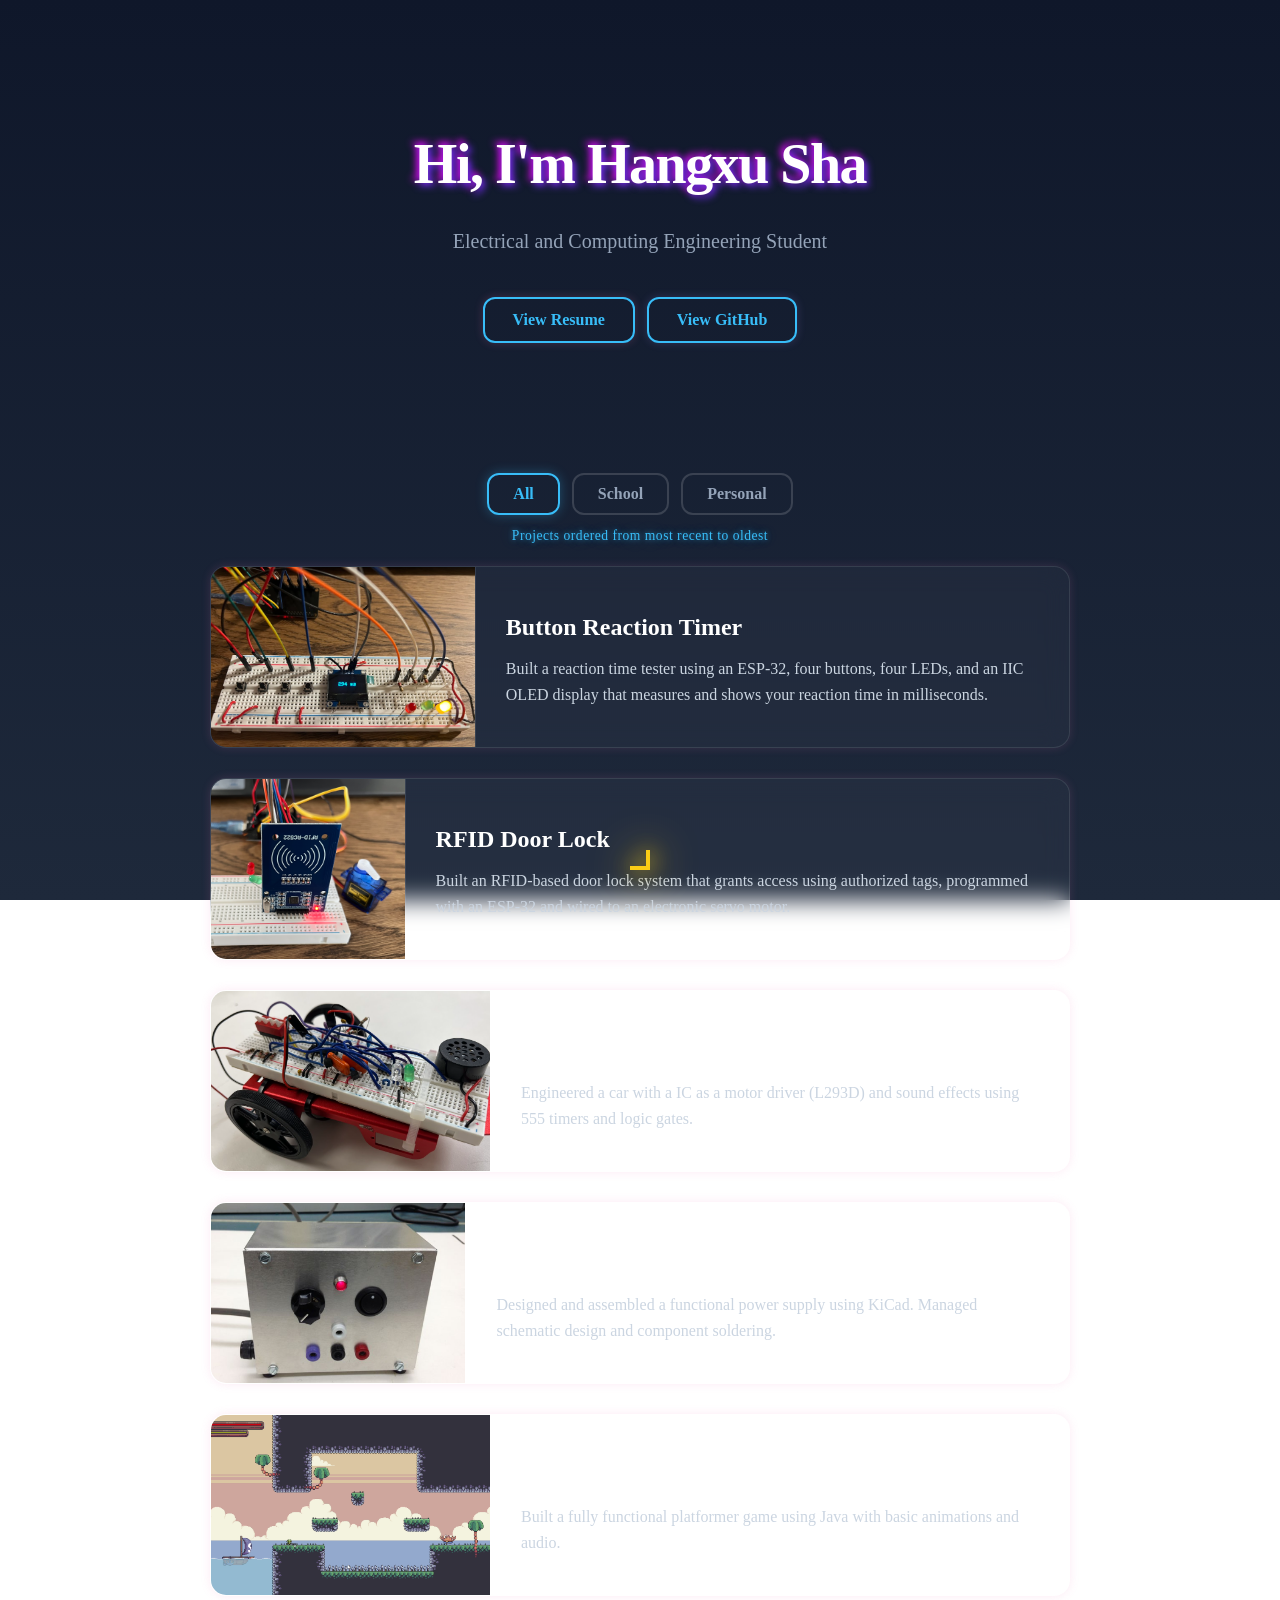
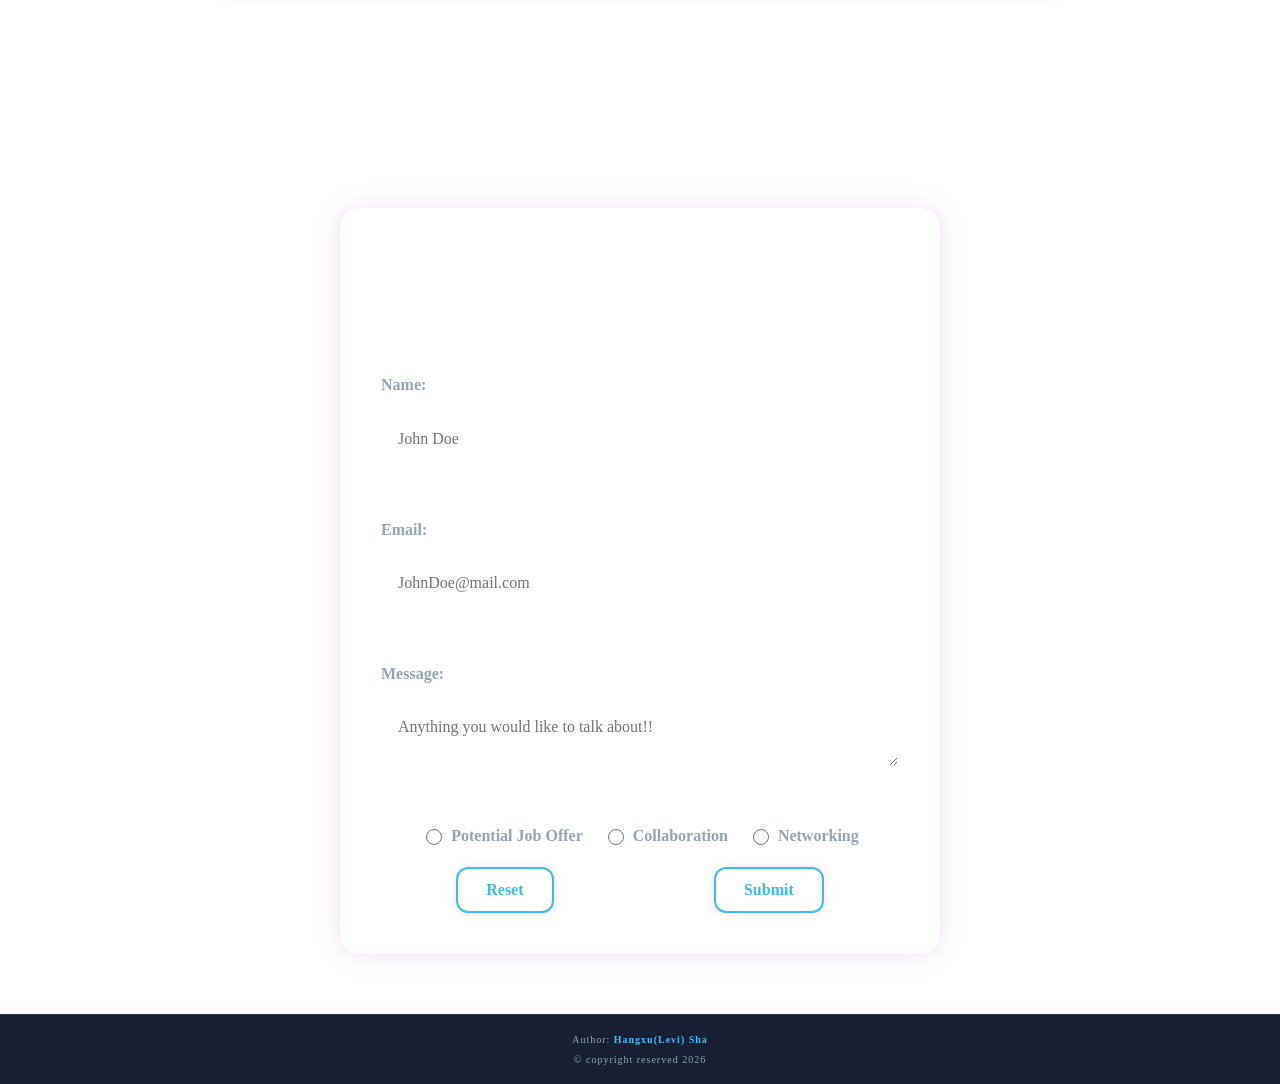
==== commit ac3b099d: "added button reaction" ====
--- a/index.html
+++ b/index.html
@@ -94,6 +94,28 @@
 
     <main class="project-container">
       <a
+        href="button-reaction.html"
+        class="project-card"
+        target="_self"
+        title="Click to view project details"
+        data-category="personal"
+      >
+        <img
+          src="images/button-reaction.png"
+          alt="Project: Button Reaction Timer"
+          class="project-image"
+          title="The button reaction timer I built"
+        />
+        <div class="project-text">
+          <h3>Button Reaction Timer</h3>
+          <p>
+            Built a reaction time tester using an ESP-32, four buttons, four
+            LEDs, and an IIC OLED display that measures and shows your reaction
+            time in milliseconds.
+          </p>
+        </div>
+      </a>
+      <a
         href="rfid-door.html"
         class="project-card"
         target="_self"
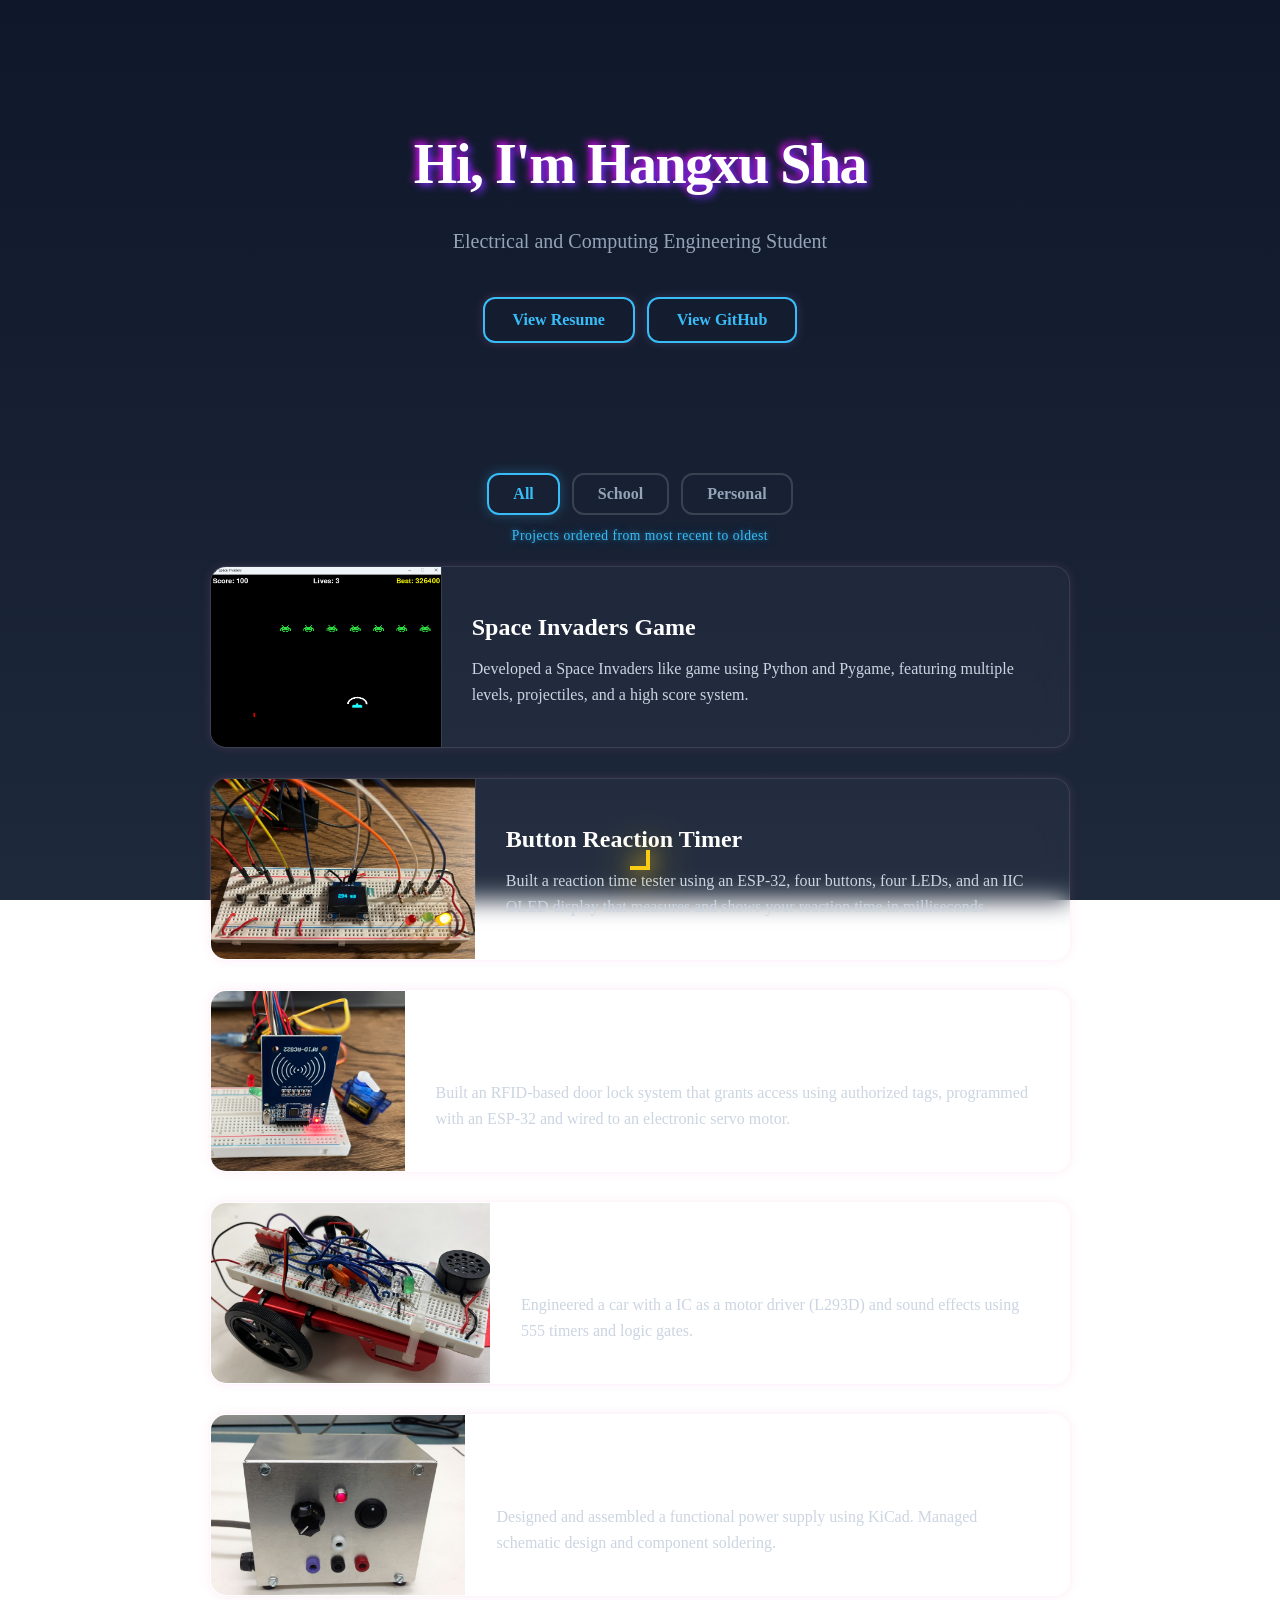
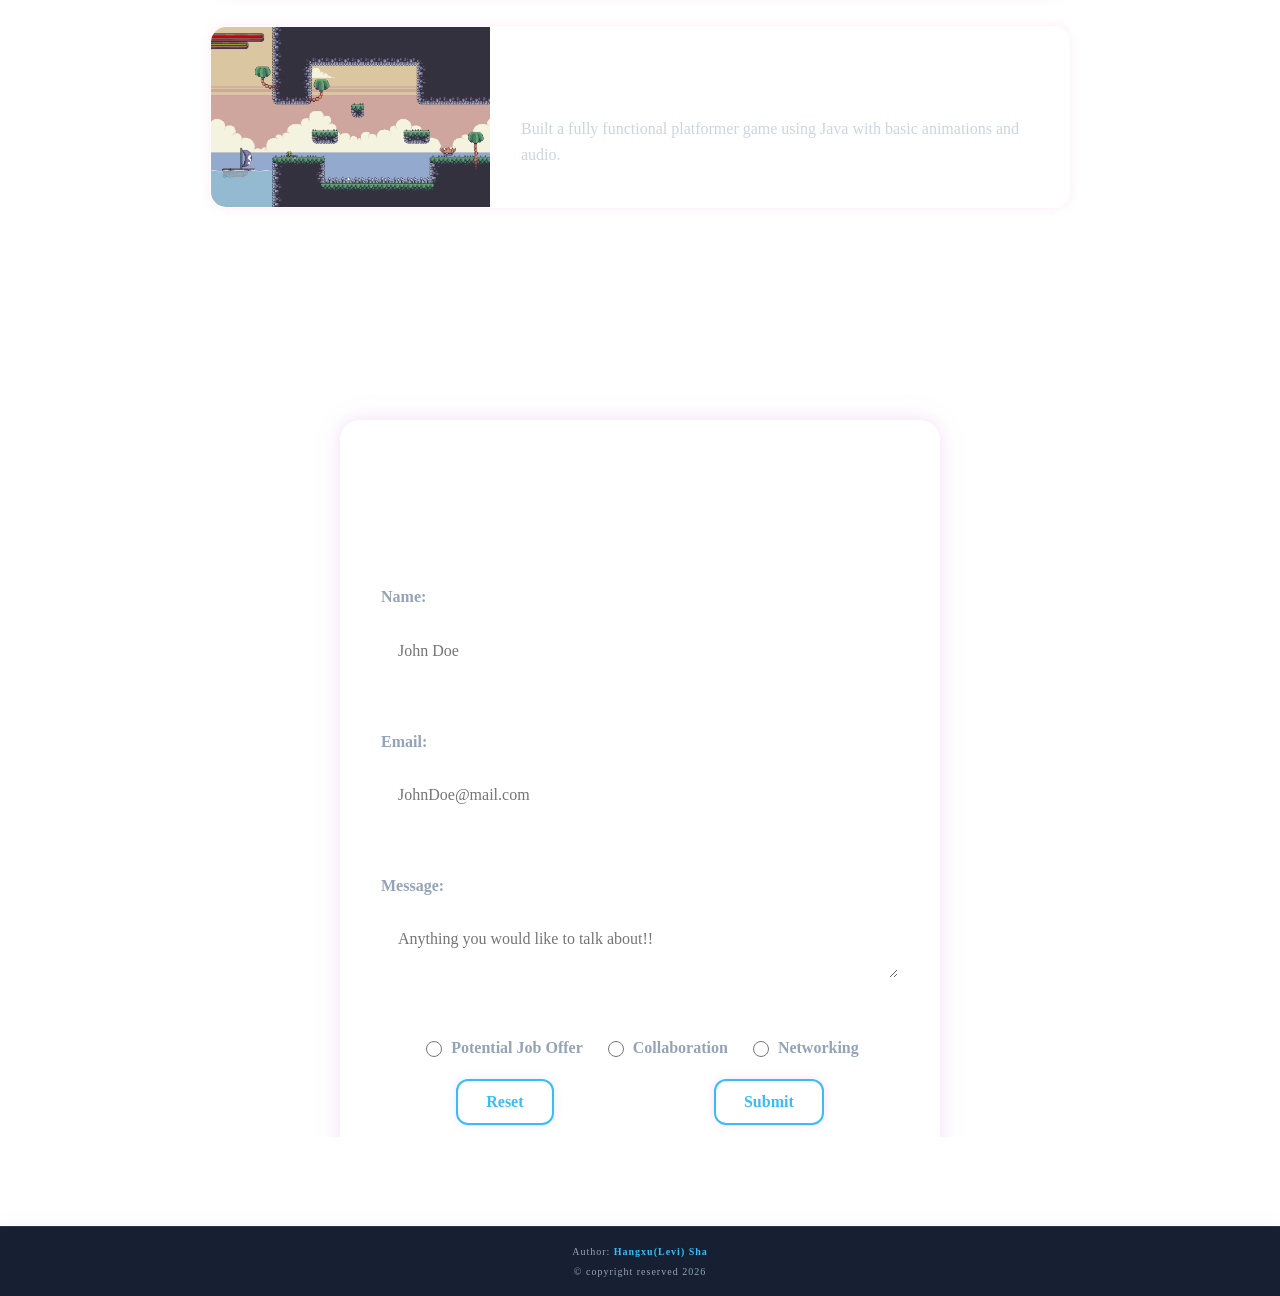
==== commit 4bf7c34e: "space invaders" ====
--- a/index.html
+++ b/index.html
@@ -93,6 +93,28 @@
     </script>
 
     <main class="project-container">
+
+      <a 
+        href = "space-invaders.html"
+        class="project-card"
+        target="_self"
+        title="Click to view project details"
+        data-category="personal"
+      >
+        <img
+          src="images/space-invaders.png"
+          alt="Project: Space Invaders Game"
+          class="project-image"
+          title="The space invaders game I built using pygame"
+        />
+        <div class="project-text">
+          <h3>Space Invaders Game</h3>
+          <p>
+            Developed a Space Invaders like game using Python and
+            Pygame, featuring multiple levels, projectiles, and a high score
+            system.
+          </p>
+        </div>
       <a
         href="button-reaction.html"
         class="project-card"
